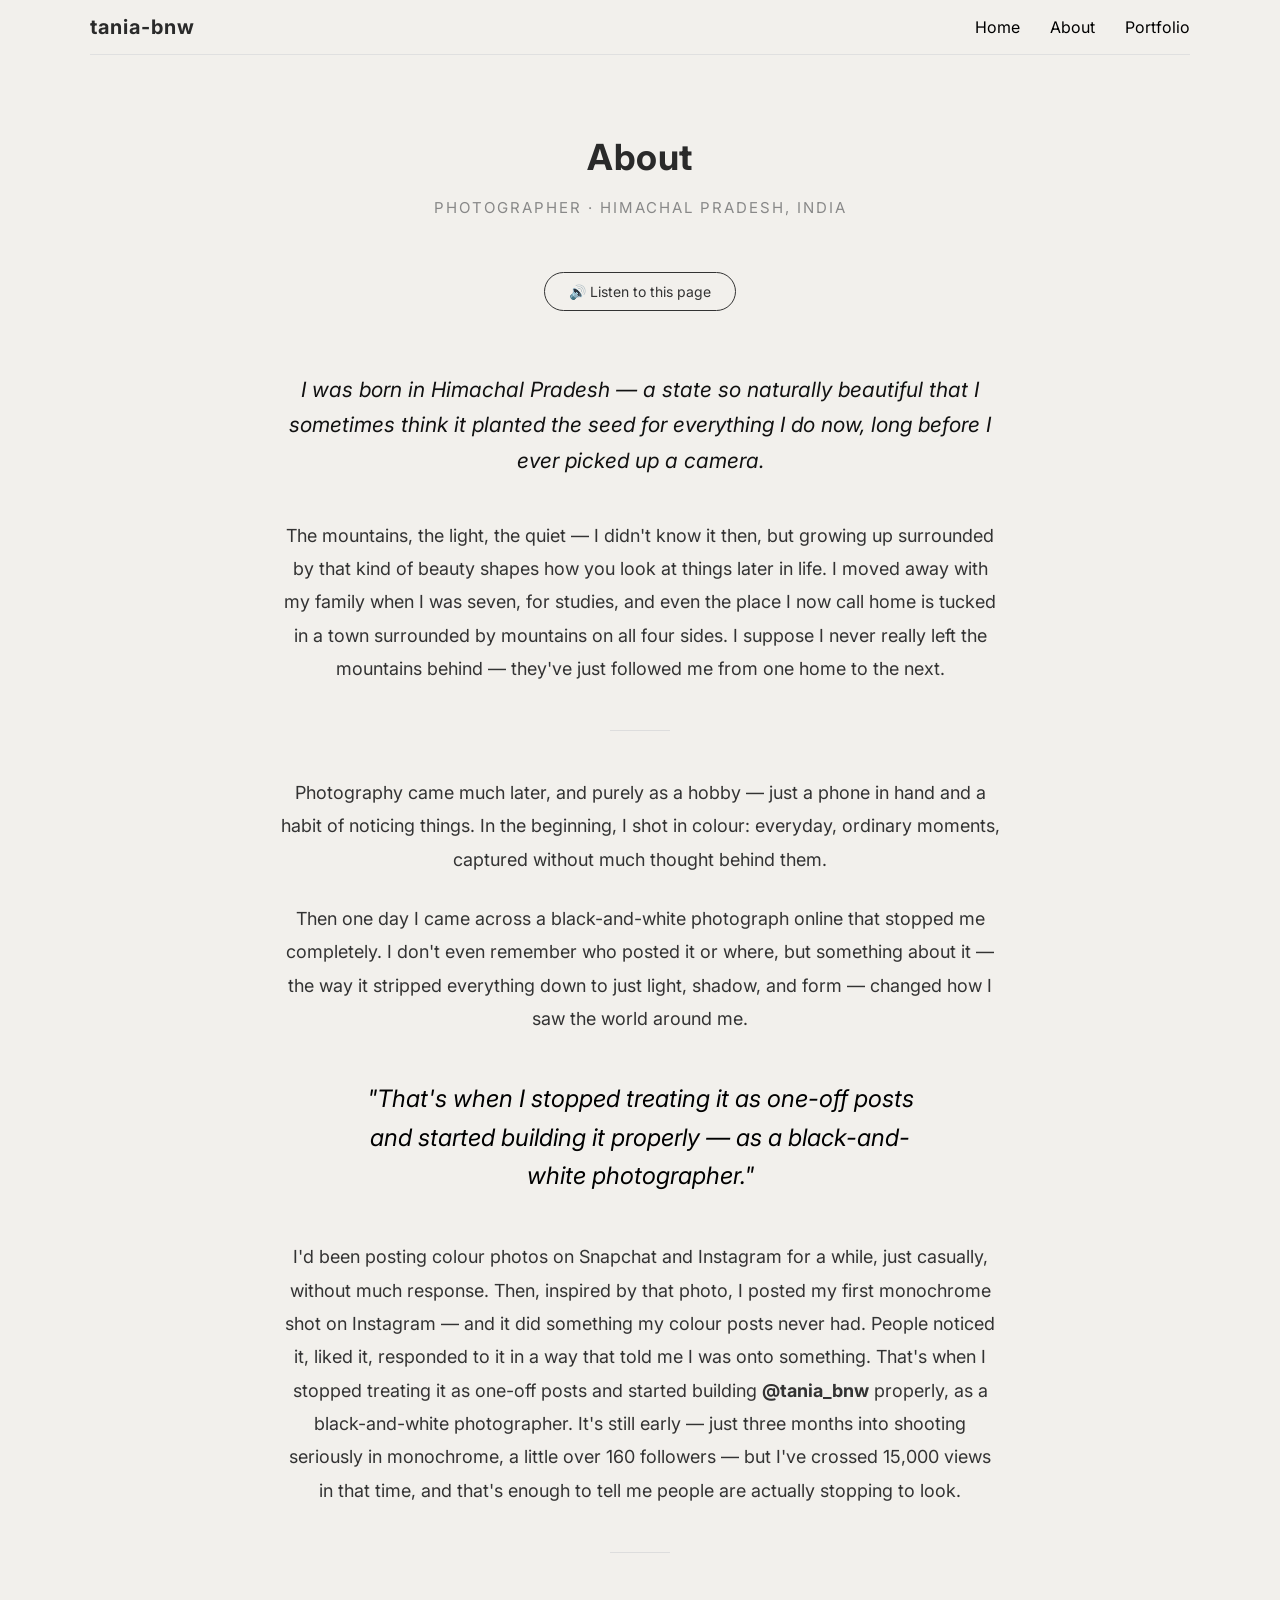
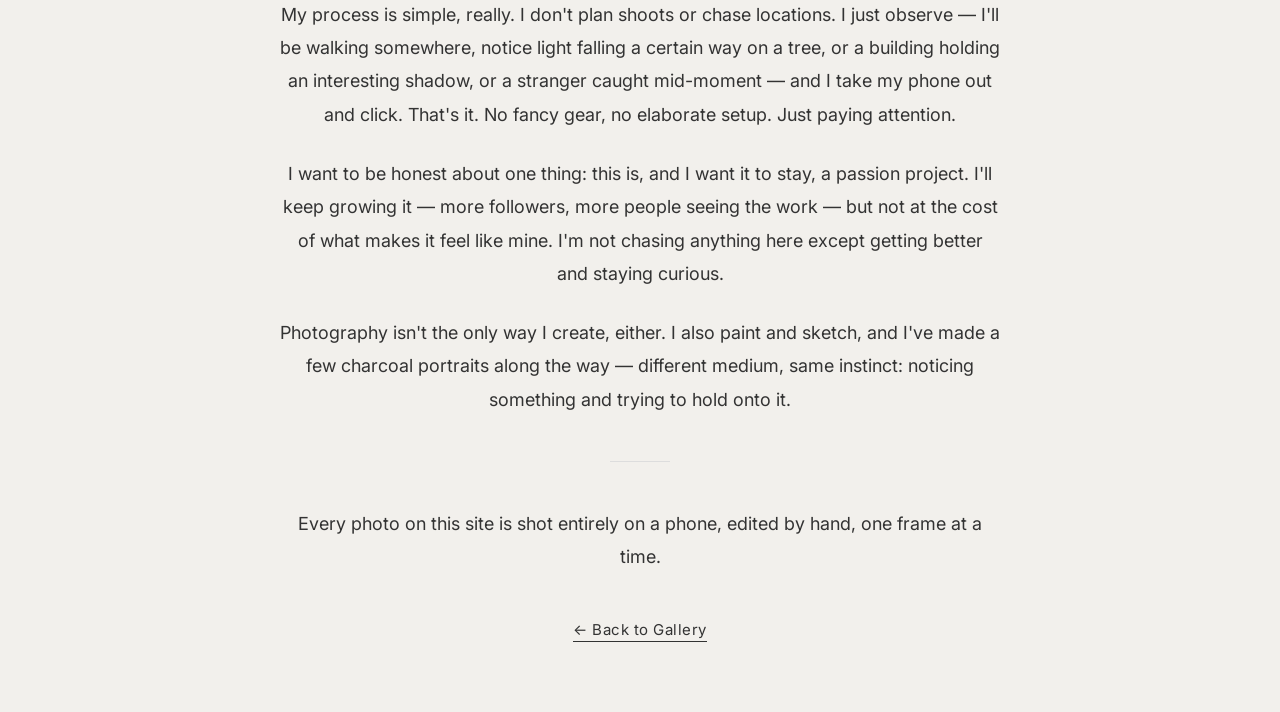
==== about.html @ a67a765b "Initial comit - tania_bnwportfolio site" ====
<!DOCTYPE html>
<html lang="en">
    <head>
        <meta charset="UTF-8"
        <meta name="viewport" content="width=device-width, initail-scale="1.0>
        <title>About | tania_bnw🖤</title>
        <link rel="preconnect" href="https://fonts.googleapis.com">
        <link rel="preconnect" href="https://fonts.gstatic.com" crossorigin>
        <link href="https://fonts.googleapis.com/css2?family=Playfair+Display:wght@400;600;700&family=Inter:wght@300;400;500&display=swap" rel="stylesheet"> 
        <link rel="stylesheet" href="style.css">
    </head>
    <body>

        <nav>
            <div class="logo">tania-bnw</div>
            <ul class="nav-links">
                <li><a href="imdex.html">Home</a></li>
                <li><a href="about.html">About</a></li>
                <li><a href="portfolio.html">Portfolio</a></li>
            </ul>
        </nav>

        <section id="about">
    <h2>About</h2>
    <p class="subtitle">Photographer · Himachal Pradesh, India</p>

    <button id="read-aloud-btn" class="read-btn">🔊 Listen to this page</button>
    
    <p class="lead">I was born in Himachal Pradesh — a state so naturally beautiful that I sometimes think it planted the seed for everything I do now, long before I ever picked up a camera.</p>

    <p>The mountains, the light, the quiet — I didn't know it then, but growing up surrounded by that kind of beauty shapes how you look at things later in life. I moved away with my family when I was seven, for studies, and even the place I now call home is tucked in a town surrounded by mountains on all four sides. I suppose I never really left the mountains behind — they've just followed me from one home to the next.</p>

    <hr class="divider">

    <p>Photography came much later, and purely as a hobby — just a phone in hand and a habit of noticing things. In the beginning, I shot in colour: everyday, ordinary moments, captured without much thought behind them.</p>

    <p>Then one day I came across a black-and-white photograph online that stopped me completely. I don't even remember who posted it or where, but something about it — the way it stripped everything down to just light, shadow, and form — changed how I saw the world around me.</p>

    <p class="pull">"That's when I stopped treating it as one-off posts and started building it properly — as a black-and-white photographer."</p>

    <p>I'd been posting colour photos on Snapchat and Instagram for a while, just casually, without much response. Then, inspired by that photo, I posted my first monochrome shot on Instagram — and it did something my colour posts never had. People noticed it, liked it, responded to it in a way that told me I was onto something. That's when I stopped treating it as one-off posts and started building <strong>@tania_bnw</strong> properly, as a black-and-white photographer. It's still early — just three months into shooting seriously in monochrome, a little over 160 followers — but I've crossed 15,000 views in that time, and that's enough to tell me people are actually stopping to look.</p>

    <hr class="divider">

    <p>My process is simple, really. I don't plan shoots or chase locations. I just observe — I'll be walking somewhere, notice light falling a certain way on a tree, or a building holding an interesting shadow, or a stranger caught mid-moment — and I take my phone out and click. That's it. No fancy gear, no elaborate setup. Just paying attention.</p>

    <p>I want to be honest about one thing: this is, and I want it to stay, a passion project. I'll keep growing it — more followers, more people seeing the work — but not at the cost of what makes it feel like mine. I'm not chasing anything here except getting better and staying curious.</p>

    <p>Photography isn't the only way I create, either. I also paint and sketch, and I've made a few charcoal portraits along the way — different medium, same instinct: noticing something and trying to hold onto it.</p>

    <hr class="divider">

    <p>Every photo on this site is shot entirely on a phone, edited by hand, one frame at a time.</p>

    <a class="back-link" href="index.html">← Back to Gallery</a>
    <script>
    const readBtn = document.getElementById('read-aloud-btn');
    const aboutText = document.getElementById('about').innerText;
    let utterance = null;

    readBtn.addEventListener('click', () => {
        if (speechSynthesis.speaking) {
            speechSynthesis.cancel();
            readBtn.classList.remove('reading');
            readBtn.textContent = '🔊 Listen to this page';
            return;
        }

        utterance = new SpeechSynthesisUtterance(aboutText);
        utterance.rate = 0.95;
        utterance.pitch = 1;

        utterance.onend = () => {
            readBtn.classList.remove('reading');
            readBtn.textContent = '🔊 Listen to this page';
        };

        speechSynthesis.speak(utterance);
        readBtn.classList.add('reading');
        readBtn.textContent = '⏸ Stop reading';
    });
</script>
</section>
    </body>
</html>
---- style.css ----
body {
    max-width: 1100px;
    margin: 0 auto;
    padding: 0 20px;
    font-family: "Inter", sans-serif;
    text-align: center;
    background: #f2f0ec;
    color: #2a2a2a;
}
h1, h2, .logo {
    font-family: 'Playfair Display' serif;
    letter-spacing: 0.5px;
}
header p {
    font-size: 16px;
    letter-spacing: 0.3px;
    color: #555;
}

nav {
    display: flex;
    justify-content: space-between;
    align-items: center;
    padding: 15px 0;
    border-bottom: 1px solid #e0e0e0;
    margin-bottom: 10px;
}

.logo {
    font-weight: bold;
    font-size: 20px;
    letter-spacing: 1px;
}

.nav-links {
    list-style: none;
    display: flex;
    gap: 30px;
    margin: 0;
    padding: 0;
}

.nav-links li {
    list-style: none !important;
}

.nav-links a {
    text-decoration: none;
    color: #000;
    font-size: 16px;
    transition: color 0.2s ease;
}

.nav-links a:hover {
    color: #999;
}



#photo-gallery h2 {
    grid-column: 1 / -1;
    text-align: center;
    font-size: 32px;
    margin-bottom: 20px;
}

#photo-gallery {
    display: grid;
    grid-template-columns: repeat(6, 1fr);
    gap: 30px;
    padding: 20px;
    align-items: start;
}

#photo-gallery .photo-item {
    grid-column: span 2;
    cursor: pointer;
    background: #fff;
    padding: 10px;
    border: none;
    border-radius: 10px;
    box-shadow: 0 8px 24px rgba(0, 0, 0, 0.12);
    transition: box-shadow 0.3s ease, transform 0.3s ease;
    position: relative;
    overflow: hidden;
}

#photo-gallery .photo-item:nth-of-type(1),
#photo-gallery .photo-item:nth-of-type(2) {
    grid-column: span 3;
}

#photo-gallery .photo-item:hover {
    box-shadow: 0 14px 32px rgba(0, 0, 0, 0.18);
    transform: translateY(-4px);
}

#photo-gallery img {
    width: 100%;
    height: 280px;
    object-fit: cover;
    object-position: center center;
    border-radius: 4px;
    display: block;
    transition: transform 0.3s ease;
}

#photo-gallery .photo-item:nth-of-type(1) img,
#photo-gallery .photo-item:nth-of-type(2) img {
    height: 380px;
}

#photo-gallery .photo-item:nth-of-type(1) img {
    object-position: center bottom;
}

#photo-gallery .photo-item:nth-of-type(3) img {
    object-position: center top;
}

#photo-gallery img:hover {
    transform: scale(1.02);
}



#lightbox {
    display: none;
    position: fixed;
    top: 0;
    left: 0;
    width: 100%;
    height: 100%;
    background: rgba(0, 0, 0, 0.85);
    backdrop-filter: blur(6px);
    z-index: 999;
    justify-content: center;
    align-items: center;
    flex-direction: column;
}

#lightbox.active {
    display: flex;
}

#lightbox-img {
    max-width: 85%;
    max-height: 75vh;
    border-radius: 6px;
}

#lightbox-close {
    position: absolute;
    top: 30px;
    right: 40px;
    font-size: 40px;
    color: white;
    cursor: pointer;
}

#lightbox-insta {
    margin-top: 16px;
    color: white;
    text-decoration: underline;
    font-size: 16px;
}



#about {
    max-width: 720px;
    margin: 0 auto;
    padding: 40px 20px 70px;
    text-align: center;
}

#about h2 {
    font-size: 36px;
    margin-bottom: 8px;
    letter-spacing: 0.5px;
}

#about .subtitle {
    font-size: 15px;
    letter-spacing: 2px;
    text-transform: uppercase;
    color: #888;
    margin-bottom: 50px;
}

#about p {
    font-size: 18px;
    line-height: 1.85;
    margin-bottom: 26px;
    color: #333;
    text-align: center;
}

#about p.lead {
    font-size: 21px;
    font-style: italic;
    color: #111;
    line-height: 1.7;
    margin-bottom: 40px;
}

#about p.pull {
    font-size: 24px;
    font-style: italic;
    color: #000;
    margin: 45px auto;
    max-width: 560px;
    line-height: 1.6;
}

#about hr.divider {
    border: none;
    border-top: 1px solid #ddd;
    width: 60px;
    margin: 45px auto;
}

#about a.back-link {
    display: inline-block;
    margin-top: 20px;
    color: #333;
    text-decoration: none;
    font-size: 15px;
    letter-spacing: 0.5px;
    border-bottom: 1px solid #333;
    padding-bottom: 2px;
    transition: opacity 0.2s ease;
}

#about a.back-link:hover {
    opacity: 0.6;
}



#feature-list {
    max-width: 900px;
    margin: 40px auto 0;
    text-align: left;
}

.feature-row {
    display: flex;
    flex-wrap: nowrap;
    align-items: center;
    gap: 30px;
    padding: 20px;
    cursor: pointer;
    transition: opacity 0.2s ease;
}

.feature-row:hover {
    opacity: 0.7;
}

.feature-row:nth-child(odd) {
    background: #f5f5f5;
}

.feature-row:nth-child(even) {
    background: #ffffff;
}

.feature-thumb {
    flex: 0 0 100px;
    width: 100px;
    height: 100px;
    overflow: hidden;
    border-radius: 6px;
}

.feature-thumb img {
    width: 100%;
    height: 100%;
    object-fit: cover;
    display: block;
}

.feature-text {
    flex: 1 1 auto;
    min-width: 0;
}

.feature-title {
    font-size: 24px;
    font-weight: bold;
    margin: 0;
}



#portfolio-filters {
    margin: 30px 0 10px;
}

.filter-btn {
    display: inline-block;
    text-decoration: none;
    background: none;
    border: 1px solid #333;
    color: #333;
    padding: 8px 20px;
    margin: 0 6px;
    border-radius: 20px;
    font-family: Georgia, serif;
    font-size: 15px;
    cursor: pointer;
    transition: all 0.2s ease;
}

.filter-btn:hover {
    background: #333;
    color: #fff;
}

.filter-btn.active {
    background: #333;
    color: #fff;
}

#portfolio-grid {
    column-count: 4;
    column-gap: 30px;
    padding: 20px;
}

#portfolio-grid .photo-item {
    break-inside: avoid;
    margin-bottom: 30px;
    cursor: pointer;
    background: #fff;
    padding: 10px;
    border-radius: 10px;
    box-shadow: 0 8px 24px rgba(0, 0, 0, 0.12);
    transition: box-shadow 0.3s ease, transform 0.3s ease;
}

#portfolio-grid .photo-item:hover {
    box-shadow: 0 14px 32px rgba(0, 0, 0, 0.18);
    transform: translateY(-4px);
}

#portfolio-grid img {
    width: 100%;
    height: auto;
    border-radius: 4px;
    display: block;
    transition: transform 0.3s ease;
}

#portfolio-grid img:hover {
    transform: scale(1.02);
}



#insta-cta {
    text-align: center;
    margin: 50px 0;
}

.insta-button {
    display: inline-block;
    padding: 14px 32px;
    border: 1px solid #333;
    border-radius: 30px;
    text-decoration: none;
    color: #333;
    font-size: 16px;
    transition: all 0.2s ease;
}

.insta-button:hover {
    background: #333;
    color: #fff;
}



#music-toggle {
    position: fixed;
    bottom: 20px;
    right: 20px;
    z-index: 500;
}

#music-btn {
    width: 50px;
    height: 50px;
    border-radius: 50%;
    border: 1px solid #333;
    background: #fff;
    font-size: 20px;
    cursor: pointer;
    box-shadow: 0 4px 12px rgba(0, 0, 0, 0.15);
}

#music-btn.playing {
    background: #333;
    color: #fff;
}



@media (max-width: 600px) {
    .feature-thumb {
        flex-basis: 70px;
        width: 70px;
        height: 70px;
    }

    .feature-title {
        font-size: 20px;
    }
}
#hero {
    position: relative;
    width: 100%;
    height: 70vh;
    overflow: hidden;
    margin-bottom: 40px;
}

.hero-img {
    width: 100%;
    height: 100%;
    object-fit: cover;
    filter: brightness(0.55);
}

.hero-overlay {
    position: absolute;
    top: 50%;
    left: 50%;
    transform: translate(-50%, -50%);
    text-align: center;
    color: #fff;
    width: 90%;
}

.hero-overlay h1 {
    font-size: 48px;
    margin-bottom: 12px;
}

.hero-overlay p {
    font-size: 17px;
    letter-spacing: 0.5px;
    margin-bottom: 24px;
}

.hero-btn {
    display: inline-block;
    padding: 12px 30px;
    border: 1px solid #fff;
    border-radius: 30px;
    color: #fff;
    text-decoration: none;
    font-size: 15px;
    transition: all 0.2s ease;
}

.hero-btn:hover {
    background: #fff;
    color: #000;
}
.hero-overlay {
    animation: fadeIn 1.2s ease;
}

@keyframes fadeIn {
    from { opacity: 0; transform: translate(-50%, -45%); }
    to { opacity: 1; transform: translate(-50%, -50%); }
}

.feature-title,
.feature-title a {
    color: #2a2a2a;
    text-decoration: none;
}

.feature-tag {
    color: #777;
}

.feature-row:hover .feature-title {
    color: #000;
}
.read-btn {
    background: none;
    border: 1px solid #333;
    color: #333;
    padding: 10px 24px;
    border-radius: 30px;
    font-family: 'Inter', sans-serif;
    font-size: 14px;
    cursor: pointer;
    margin-bottom: 40px;
    transition: all 0.2s ease;
}

.read-btn:hover {
    background: #333;
    color: #fff;
}
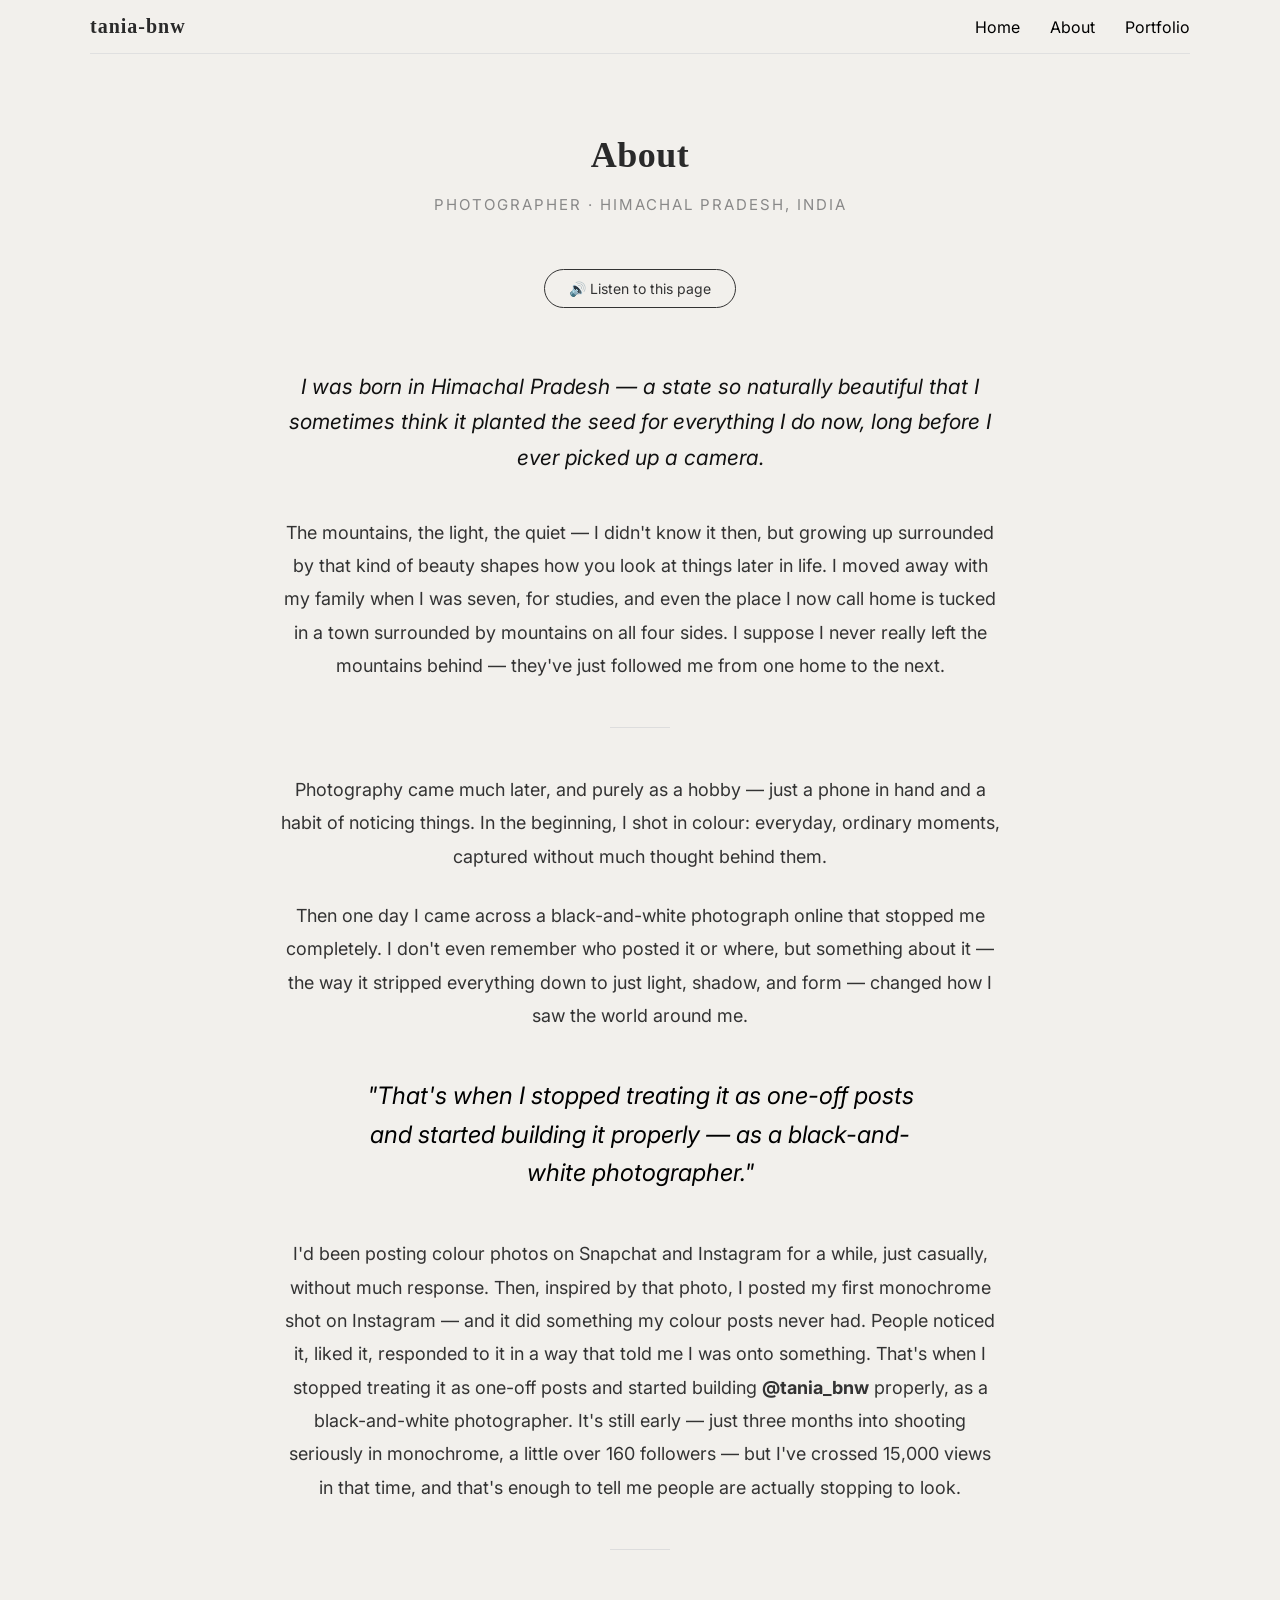
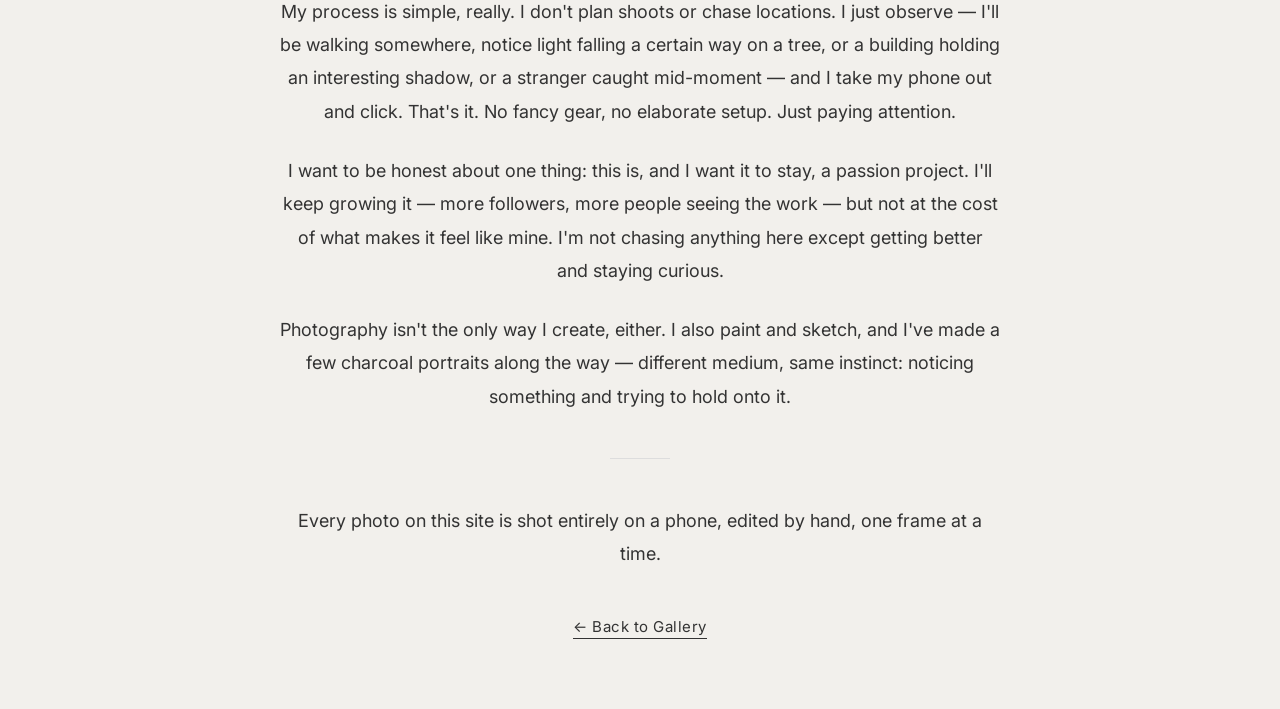
==== commit ed9c6311: "'Fix mobile portfolio grid'" ====
--- a/about.html
+++ b/about.html
@@ -1,8 +1,8 @@
 <!DOCTYPE html>
 <html lang="en">
     <head>
-        <meta charset="UTF-8"
-        <meta name="viewport" content="width=device-width, initail-scale="1.0>
+        <meta charset="UTF-8">
+        <meta name="viewport" content="width=device-width, initial-scale=1.0">
         <title>About | tania_bnw🖤</title>
         <link rel="preconnect" href="https://fonts.googleapis.com">
         <link rel="preconnect" href="https://fonts.gstatic.com" crossorigin>
--- a/style.css
+++ b/style.css
@@ -7,10 +7,12 @@
     background: #f2f0ec;
     color: #2a2a2a;
 }
+
 h1, h2, .logo {
-    font-family: 'Playfair Display' serif;
+    font-family: 'Playfair Display', serif;
     letter-spacing: 0.5px;
 }
+
 header p {
     font-size: 16px;
     letter-spacing: 0.3px;
@@ -53,6 +55,66 @@
 
 .nav-links a:hover {
     color: #999;
+}
+
+
+
+#hero {
+    position: relative;
+    width: 100%;
+    height: 70vh;
+    overflow: hidden;
+    margin-bottom: 40px;
+}
+
+.hero-img {
+    width: 100%;
+    height: 100%;
+    object-fit: cover;
+    filter: brightness(0.55);
+}
+
+.hero-overlay {
+    position: absolute;
+    top: 50%;
+    left: 50%;
+    transform: translate(-50%, -50%);
+    text-align: center;
+    color: #fff;
+    width: 90%;
+    animation: fadeIn 1.2s ease;
+}
+
+.hero-overlay h1 {
+    font-size: 48px;
+    margin-bottom: 12px;
+}
+
+.hero-overlay p {
+    font-size: 17px;
+    letter-spacing: 0.5px;
+    margin-bottom: 24px;
+}
+
+.hero-btn {
+    display: inline-block;
+    padding: 12px 30px;
+    border: 1px solid #fff;
+    border-radius: 30px;
+    color: #fff;
+    text-decoration: none;
+    font-size: 15px;
+    transition: all 0.2s ease;
+}
+
+.hero-btn:hover {
+    background: #fff;
+    color: #000;
+}
+
+@keyframes fadeIn {
+    from { opacity: 0; transform: translate(-50%, -45%); }
+    to { opacity: 1; transform: translate(-50%, -50%); }
 }
 
 
@@ -286,10 +348,24 @@
     min-width: 0;
 }
 
+.feature-tag {
+    color: #777;
+}
+
 .feature-title {
     font-size: 24px;
     font-weight: bold;
     margin: 0;
+}
+
+.feature-title,
+.feature-title a {
+    color: #2a2a2a;
+    text-decoration: none;
+}
+
+.feature-row:hover .feature-title {
+    color: #000;
 }
 
 
@@ -323,6 +399,8 @@
     color: #fff;
 }
 
+
+
 #portfolio-grid {
     column-count: 4;
     column-gap: 30px;
@@ -356,7 +434,6 @@
 #portfolio-grid img:hover {
     transform: scale(1.02);
 }
-
 
 
 #insta-cta {
@@ -380,8 +457,6 @@
     color: #fff;
 }
 
-
-
 #music-toggle {
     position: fixed;
     bottom: 20px;
@@ -405,92 +480,6 @@
     color: #fff;
 }
 
-
-
-@media (max-width: 600px) {
-    .feature-thumb {
-        flex-basis: 70px;
-        width: 70px;
-        height: 70px;
-    }
-
-    .feature-title {
-        font-size: 20px;
-    }
-}
-#hero {
-    position: relative;
-    width: 100%;
-    height: 70vh;
-    overflow: hidden;
-    margin-bottom: 40px;
-}
-
-.hero-img {
-    width: 100%;
-    height: 100%;
-    object-fit: cover;
-    filter: brightness(0.55);
-}
-
-.hero-overlay {
-    position: absolute;
-    top: 50%;
-    left: 50%;
-    transform: translate(-50%, -50%);
-    text-align: center;
-    color: #fff;
-    width: 90%;
-}
-
-.hero-overlay h1 {
-    font-size: 48px;
-    margin-bottom: 12px;
-}
-
-.hero-overlay p {
-    font-size: 17px;
-    letter-spacing: 0.5px;
-    margin-bottom: 24px;
-}
-
-.hero-btn {
-    display: inline-block;
-    padding: 12px 30px;
-    border: 1px solid #fff;
-    border-radius: 30px;
-    color: #fff;
-    text-decoration: none;
-    font-size: 15px;
-    transition: all 0.2s ease;
-}
-
-.hero-btn:hover {
-    background: #fff;
-    color: #000;
-}
-.hero-overlay {
-    animation: fadeIn 1.2s ease;
-}
-
-@keyframes fadeIn {
-    from { opacity: 0; transform: translate(-50%, -45%); }
-    to { opacity: 1; transform: translate(-50%, -50%); }
-}
-
-.feature-title,
-.feature-title a {
-    color: #2a2a2a;
-    text-decoration: none;
-}
-
-.feature-tag {
-    color: #777;
-}
-
-.feature-row:hover .feature-title {
-    color: #000;
-}
 .read-btn {
     background: none;
     border: 1px solid #333;
@@ -507,4 +496,89 @@
 .read-btn:hover {
     background: #333;
     color: #fff;
+}
+
+
+
+@media (max-width: 700px) {
+    body {
+        padding: 0 12px;
+    }
+
+    nav {
+        flex-direction: column;
+        gap: 10px;
+    }
+
+    .nav-links {
+        gap: 18px;
+    }
+
+    #hero {
+        height: 45vh;
+    }
+
+    .hero-overlay h1 {
+        font-size: 30px;
+    }
+
+    .hero-overlay p {
+        font-size: 14px;
+    }
+
+    #photo-gallery {
+        grid-template-columns: repeat(2, 1fr);
+        gap: 16px;
+        padding: 10px;
+    }
+
+    #photo-gallery .photo-item {
+        grid-column: span 2 !important;
+    }
+
+    #photo-gallery img {
+        height: 220px !important;
+    }
+
+    #portfolio-grid {
+        column-count: 2 !important;
+        column-gap: 16px !important;
+        padding: 10px;
+    }
+
+    .feature-row {
+        gap: 16px;
+        padding: 14px 10px;
+    }
+
+    .feature-thumb {
+        flex-basis: 70px;
+        width: 70px;
+        height: 70px;
+    }
+
+    .feature-title {
+        font-size: 20px;
+    }
+
+    #about {
+        padding: 20px 10px 50px;
+    }
+
+    #about p, #about p.lead, #about p.pull {
+        font-size: 16px;
+    }
+
+    #portfolio-filters {
+        display: flex;
+        flex-wrap: wrap;
+        justify-content: center;
+        gap: 8px;
+    }
+
+    .filter-btn {
+        margin: 0;
+        padding: 6px 16px;
+        font-size: 14px;
+    }
 }
